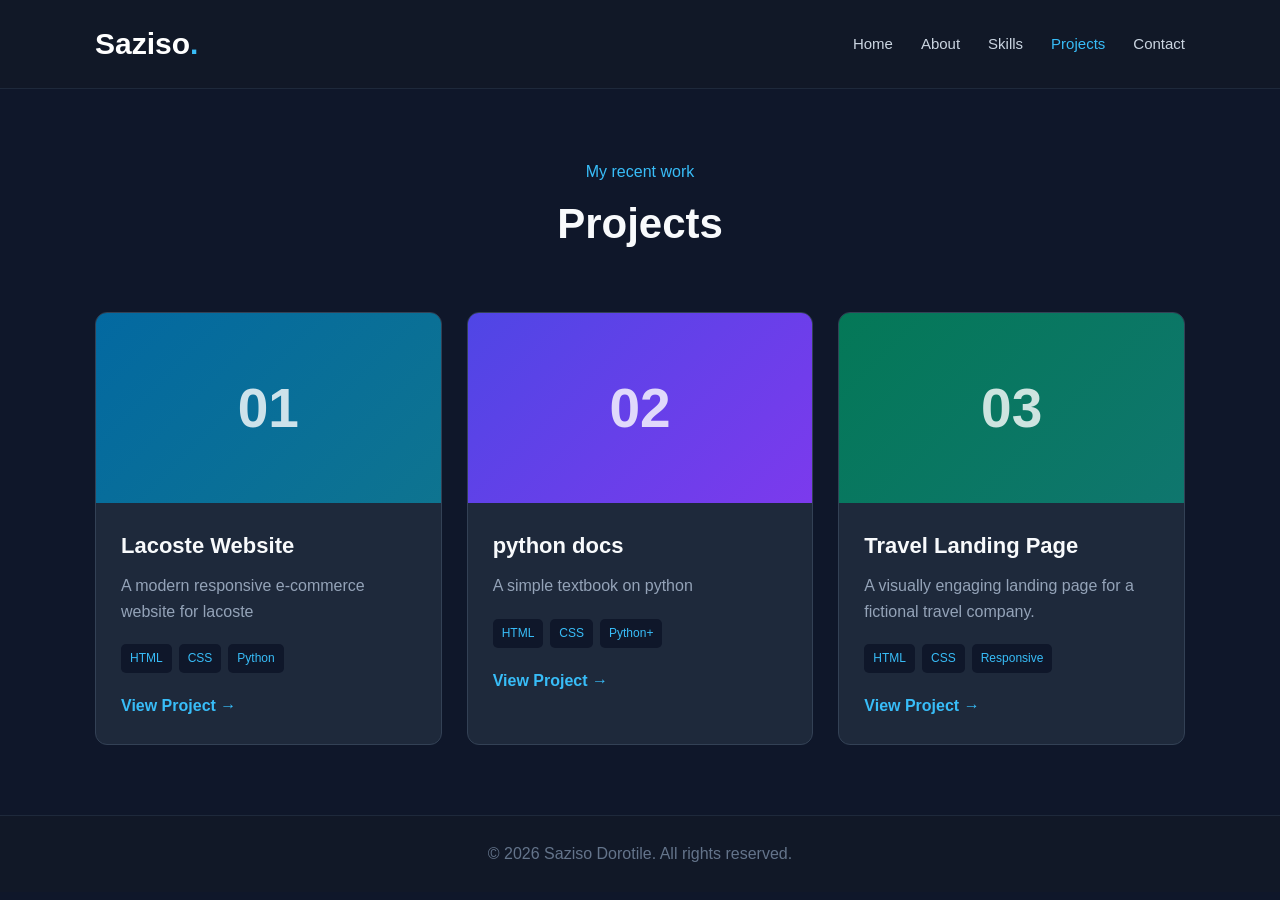
==== projects.html @ ea73a1a0 "Add files via upload" ====
<!DOCTYPE html>
<html lang="en">
<head>
    <meta charset="UTF-8">
    <meta name="viewport" content="width=device-width, initial-scale=1.0">
    <title>Projects | Saziso Dorotile</title>
    <link rel="stylesheet" href="style.css">
</head>
<body>

<header>
    <nav class="navbar">
        <h1 class="logo">Saziso<span>.</span></h1>

        <ul class="nav-links">
            <li><a href="index.html">Home</a></li>
            <li><a href="about.html">About</a></li>
            <li><a href="skills.html">Skills</a></li>
            <li><a href="projects.html" class="active">Projects</a></li>
            <li><a href="contact.html">Contact</a></li>
        </ul>
    </nav>
</header>

<main>
    <section class="page-section">
        <div class="section-title">
            <p>My recent work</p>
            <h2>Projects</h2>
        </div>

        <div class="projects-container">

            <article class="project-card">
                <div class="project-image project-one">
                    <span>01</span>
                </div>

                <div class="project-content">
                    <h3> Lacoste Website</h3>
                    <p>
                        A modern responsive e-commerce
                       website for lacoste 
                    </p>

                    <div class="tags">
                        <span>HTML</span>
                        <span>CSS</span>
                        <span>Python</span>
                    </div>

                    <a href="C:\Users\PAICTA-NSF 023\Desktop\FOLDER1\Lacosterrrrrrrrrrrrrrrrrrrrrrrrrr\lacoster2.html" class="project-link">View Project →</a>
                </div>
            </article>

            <article class="project-card">
                <div class="project-image project-two">
                    <span>02</span>
                </div>

                <div class="project-content">
                    <h3>python docs</h3>
                    <p>
                        A simple textbook on python
                    </p>

                    <div class="tags">
                        <span>HTML</span>
                        <span>CSS</span>
                        <span>Python+
						</span>
                    </div>

                    <a href="C:\Users\PAICTA-NSF 023\Desktop\FOLDER1\python library\index.html" class="project-link">View Project →</a>
                </div>
            </article>

            <article class="project-card">
                <div class="project-image project-three">
                    <span>03</span>
                </div>

                <div class="project-content">
                    <h3>Travel Landing Page</h3>
                    <p>
                        A visually engaging landing page for a fictional
                        travel company.
                    </p>

                    <div class="tags">
                        <span>HTML</span>
                        <span>CSS</span>
                        <span>Responsive</span>
                    </div>

                    <a href="C:\Users\PAICTA-NSF 023\Desktop\FOLDER1\travelling\travelling.html" class="project-link">View Project →</a>
                </div>
            </article>

        </div>
    </section>
</main>

<footer>
    <p>&copy; 2026 Saziso Dorotile. All rights reserved.</p>
</footer>

</body>
</html>
---- style.css ----
/* =========================
   RESET & GENERAL STYLES
========================= */

* {
    margin: 0;
    padding: 0;
    box-sizing: border-box;
}

html {
    scroll-behavior: smooth;
}

body {
    font-family: Arial, Helvetica, sans-serif;
    background: #0f172a;
    color: #f8fafc;
    line-height: 1.6;
}

a {
    text-decoration: none;
    color: inherit;
}

ul {
    list-style: none;
}

/* =========================
   NAVIGATION
========================= */

header {
    background: #111827;
    border-bottom: 1px solid #1e293b;
}

.navbar {
    max-width: 1150px;
    margin: auto;
    padding: 20px 30px;

    display: flex;
    justify-content: space-between;
    align-items: center;
}

.logo {
    font-size: 30px;
    color: #ffffff;
}

.logo span {
    color: #38bdf8;
}

.nav-links {
    display: flex;
    gap: 28px;
}

.nav-links a {
    color: #cbd5e1;
    font-size: 15px;
    transition: 0.3s;
}

.nav-links a:hover,
.nav-links a.active {
    color: #38bdf8;
}

/* =========================
   HERO
========================= */

.hero {
    max-width: 1150px;
    min-height: 80vh;
    margin: auto;
    padding: 60px 30px;

    display: flex;
    align-items: center;
    justify-content: space-between;
    gap: 50px;
}

.hero-text {
    max-width: 650px;
}

.intro {
    color: #38bdf8;
    font-size: 20px;
    margin-bottom: 8px;
}

.hero h2 {
    font-size: 65px;
    line-height: 1.1;
    margin-bottom: 10px;
}

.hero h3 {
    color: #94a3b8;
    font-size: 27px;
    margin-bottom: 20px;
}

.hero-text > p:not(.intro) {
    color: #cbd5e1;
    max-width: 550px;
}

.buttons {
    display: flex;
    gap: 15px;
    margin-top: 30px;
}

.btn {
    display: inline-block;
    border: none;
    cursor: pointer;
    padding: 13px 25px;
    border-radius: 7px;
    background: #38bdf8;
    color: #082f49;
    font-weight: bold;
    transition: 0.3s;
}

.btn:hover {
    background: #7dd3fc;
    transform: translateY(-2px);
}

.btn.secondary {
    background: transparent;
    border: 1px solid #38bdf8;
    color: #38bdf8;
}

.btn.secondary:hover {
    background: #38bdf8;
    color: #082f49;
}

.hero-image {
    display: flex;
    justify-content: center;
}

.profile-circle {
    width: 280px;
    height: 280px;
    border-radius: 50%;

    display: flex;
    align-items: center;
    justify-content: center;

    background: linear-gradient(135deg, #38bdf8, #6366f1);
    color: white;
    font-size: 70px;
    font-weight: bold;

    box-shadow: 0 0 70px rgba(56, 189, 248, 0.25);
}

.profile-circle.small {
    width: 220px;
    height: 220px;
    font-size: 55px;
}

/* =========================
   GENERAL PAGE SECTIONS
========================= */

.page-section {
    max-width: 1150px;
    min-height: 80vh;
    margin: auto;
    padding: 70px 30px;
}

.section-title {
    text-align: center;
    margin-bottom: 55px;
}

.section-title p {
    color: #38bdf8;
    margin-bottom: 5px;
}

.section-title h2 {
    font-size: 42px;
}

/* =========================
   ABOUT
========================= */

.about-content {
    display: grid;
    grid-template-columns: 300px 1fr;
    gap: 70px;
    align-items: center;
}

.about-card {
    display: flex;
    justify-content: center;
}

.about-text h3 {
    font-size: 28px;
    margin-bottom: 20px;
}

.about-text > p {
    color: #cbd5e1;
    margin-bottom: 15px;
}

.info-grid {
    display: grid;
    grid-template-columns: 1fr 1fr;
    gap: 18px;
    margin-top: 30px;
}

.info-grid div {
    background: #1e293b;
    padding: 15px;
    border-radius: 7px;
}

.info-grid strong {
    display: block;
    color: #38bdf8;
    font-size: 14px;
}

.info-grid span {
    color: #cbd5e1;
}

/* =========================
   SKILLS
========================= */

.skills-container {
    display: grid;
    grid-template-columns: repeat(2, 1fr);
    gap: 25px;
}

.skill-card {
    background: #1e293b;
    padding: 30px;
    border-radius: 12px;
    border: 1px solid #334155;
}

.skill-icon {
    width: 55px;
    height: 55px;
    border-radius: 10px;

    display: flex;
    align-items: center;
    justify-content: center;

    background: #0c4a6e;
    color: #38bdf8;
    font-weight: bold;
    margin-bottom: 20px;
}

.skill-card h3 {
    font-size: 23px;
    margin-bottom: 10px;
}

.skill-card p {
    color: #94a3b8;
    margin-bottom: 20px;
}

.progress {
    height: 8px;
    background: #334155;
    border-radius: 10px;
    overflow: hidden;
    margin-bottom: 7px;
}

.progress-bar {
    height: 100%;
    background: #38bdf8;
    border-radius: 10px;
}

.progress-bar.html {
    width: 95%;
}

.progress-bar.css {
    width: 90%;
}

.progress-bar.js {
    width: 80%;
}

.progress-bar.ui {
    width: 85%;
}

.skill-card > span {
    color: #38bdf8;
    font-size: 14px;
}

/* =========================
   PROJECTS
========================= */

.projects-container {
    display: grid;
    grid-template-columns: repeat(3, 1fr);
    gap: 25px;
}

.project-card {
    background: #1e293b;
    border-radius: 12px;
    overflow: hidden;
    border: 1px solid #334155;
    transition: 0.3s;
}

.project-card:hover {
    transform: translateY(-7px);
    border-color: #38bdf8;
}

.project-image {
    height: 190px;
    display: flex;
    align-items: center;
    justify-content: center;
}

.project-image span {
    font-size: 55px;
    font-weight: bold;
    color: rgba(255, 255, 255, 0.8);
}

.project-one {
    background: linear-gradient(135deg, #0369a1, #0e7490);
}

.project-two {
    background: linear-gradient(135deg, #4f46e5, #7c3aed);
}

.project-three {
    background: linear-gradient(135deg, #047857, #0f766e);
}

.project-content {
    padding: 25px;
}

.project-content h3 {
    font-size: 22px;
    margin-bottom: 10px;
}

.project-content p {
    color: #94a3b8;
    margin-bottom: 20px;
}

.tags {
    display: flex;
    flex-wrap: wrap;
    gap: 7px;
    margin-bottom: 20px;
}

.tags span {
    background: #0f172a;
    color: #38bdf8;
    padding: 5px 9px;
    border-radius: 5px;
    font-size: 12px;
}

.project-link {
    color: #38bdf8;
    font-weight: bold;
}

.project-link:hover {
    color: #7dd3fc;
}

/* =========================
   CONTACT
========================= */

.contact-container {
    display: grid;
    grid-template-columns: 1fr 1fr;
    gap: 70px;
}

.contact-info h3 {
    font-size: 30px;
    margin-bottom: 15px;
}

.contact-info > p {
    color: #94a3b8;
    margin-bottom: 35px;
}

.contact-item {
    display: flex;
    align-items: center;
    gap: 15px;
    margin-bottom: 25px;
}

.contact-icon {
    width: 45px;
    height: 45px;
    border-radius: 8px;

    display: flex;
    align-items: center;
    justify-content: center;

    background: #0c4a6e;
    color: #38bdf8;
}

.contact-item strong {
    color: #38bdf8;
}

.contact-item p {
    color: #cbd5e1;
}

.contact-form {
    background: #1e293b;
    padding: 30px;
    border-radius: 12px;
}

.form-group {
    margin-bottom: 20px;
}

.form-group label {
    display: block;
    margin-bottom: 7px;
    color: #cbd5e1;
}

.form-group input,
.form-group textarea {
    width: 100%;
    padding: 13px;
    border: 1px solid #475569;
    border-radius: 6px;
    background: #0f172a;
    color: white;
    font-family: inherit;
    outline: none;
}

.form-group input:focus,
.form-group textarea:focus {
    border-color: #38bdf8;
}

.form-group textarea {
    resize: vertical;
}

/* =========================
   FOOTER
========================= */

footer {
    text-align: center;
    padding: 25px;
    background: #111827;
    color: #64748b;
    border-top: 1px solid #1e293b;
}

/* =========================
   RESPONSIVE DESIGN
========================= */

@media (max-width: 850px) {

    .navbar {
        flex-direction: column;
        gap: 20px;
    }

    .nav-links {
        flex-wrap: wrap;
        justify-content: center;
        gap: 15px;
    }

    .hero {
        flex-direction: column-reverse;
        text-align: center;
        padding-top: 50px;
    }

    .hero h2 {
        font-size: 48px;
    }

    .hero h3 {
        font-size: 23px;
    }

    .buttons {
        justify-content: center;
    }

    .profile-circle {
        width: 220px;
        height: 220px;
        font-size: 55px;
    }

    .about-content {
        grid-template-columns: 1fr;
        text-align: center;
    }

    .info-grid {
        text-align: left;
    }

    .skills-container {
        grid-template-columns: 1fr;
    }

    .projects-container {
        grid-template-columns: 1fr;
    }

    .contact-container {
        grid-template-columns: 1fr;
        gap: 40px;
    }
}

@media (max-width: 500px) {

    .navbar {
        padding: 18px 15px;
    }

    .nav-links {
        gap: 10px;
    }

    .nav-links a {
        font-size: 13px;
    }

    .hero h2 {
        font-size: 40px;
    }

    .page-section {
        padding: 50px 20px;
    }

    .section-title h2 {
        font-size: 34px;
    }

    .info-grid {
        grid-template-columns: 1fr;
    }

    .buttons {
        flex-direction: column;
    }

    .btn {
        text-align: center;
    }
}
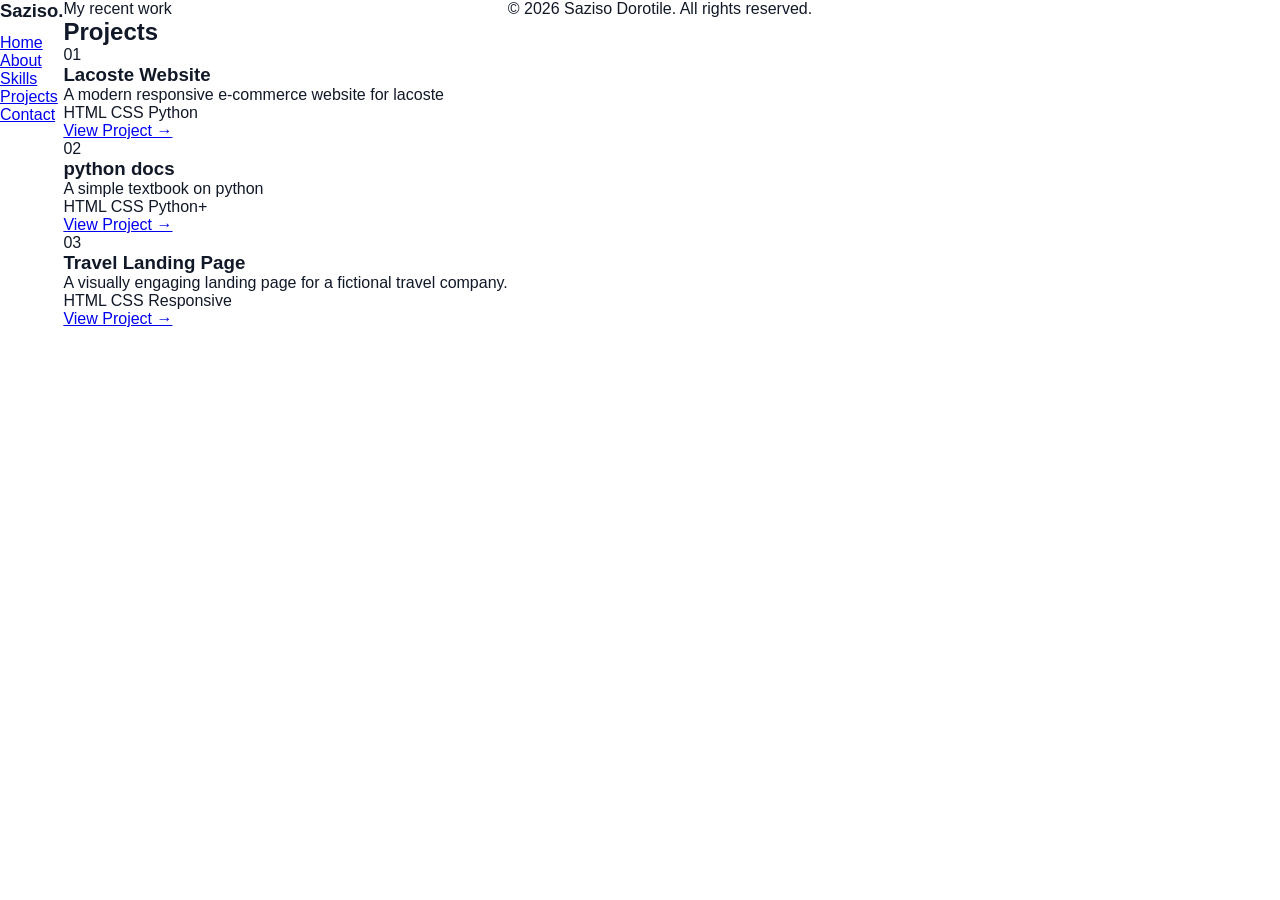
==== commit 64763c3c: "Update projects.html" ====
--- a/projects.html
+++ b/projects.html
@@ -49,7 +49,7 @@
                         <span>Python</span>
                     </div>
 
-                    <a href="C:\Users\PAICTA-NSF 023\Desktop\FOLDER1\Lacosterrrrrrrrrrrrrrrrrrrrrrrrrr\lacoster2.html" class="project-link">View Project →</a>
+                    <a href="https://sazisodorotile81-blip.github.io/lacoster/" class="project-link">View Project →</a>
                 </div>
             </article>
 
--- a/style.css
+++ b/style.css
@@ -1,6 +1,15 @@
-/* =========================
-   RESET & GENERAL STYLES
-========================= */
+/* 1. Reset Mechanics and Theme Constants */
+:root {
+    --sidebar-bg: #f3f4f6;
+    --sidebar-border: #e5e7eb;
+    --content-bg: #ffffff;
+    --text-primary: #111827;
+    --text-secondary: #4b5563;
+    --accent: #2563eb;
+    --accent-light: #eff6ff;
+    --code-bg: #f8fafc;
+    --code-border: #cbd5e1;
+}
 
 * {
     margin: 0;
@@ -8,608 +17,184 @@
     box-sizing: border-box;
 }
 
-html {
-    scroll-behavior: smooth;
-}
-
 body {
-    font-family: Arial, Helvetica, sans-serif;
-    background: #0f172a;
-    color: #f8fafc;
+    font-family: -apple-system, BlinkMacSystemFont, "Segoe UI", Roboto, Helvetica, Arial, sans-serif;
+    color: var(--text-primary);
+    background-color: var(--content-bg);
+    display: flex;
+    height: 100vh;
+    overflow: hidden;
+}
+
+/* 2. DevDocs Layout Sidebar System */
+.sidebar {
+    width: 280px;
+    background-color: var(--sidebar-bg);
+    border-right: 1px solid var(--sidebar-border);
+    display: flex;
+    flex-direction: column;
+    flex-shrink: 0;
+}
+
+.sidebar-header {
+    padding: 1.25rem 1rem;
+    border-bottom: 1px solid var(--sidebar-border);
+}
+
+.logo {
+    font-size: 1.15rem;
+    font-weight: 700;
+    color: var(--text-primary);
+    margin-bottom: 0.75rem;
+}
+
+#search-bar {
+    width: 100%;
+    padding: 0.5rem 0.75rem;
+    border-radius: 6px;
+    border: 1px solid var(--sidebar-border);
+    font-size: 0.9rem;
+    outline: none;
+    background-color: white;
+}
+
+#search-bar:focus {
+    border-color: var(--accent);
+    box-shadow: 0 0 0 2px var(--accent-light);
+}
+
+.sidebar-menu {
+    overflow-y: auto;
+    padding: 1rem 0;
+    flex-grow: 1;
+}
+
+.menu-category {
+    font-size: 0.75rem;
+    font-weight: 700;
+    text-transform: uppercase;
+    color: var(--text-secondary);
+    padding: 0.75rem 1rem 0.25rem 1rem;
+    letter-spacing: 0.05em;
+}
+
+.menu-list {
+    list-style: none;
+}
+
+.menu-link {
+    display: block;
+    padding: 0.5rem 1rem;
+    color: var(--text-secondary);
+    text-decoration: none;
+    font-size: 0.925rem;
+    font-weight: 500;
+    border-left: 3px solid transparent;
+    transition: all 0.15s ease;
+}
+
+.menu-link:hover {
+    background-color: rgba(0, 0, 0, 0.02);
+    color: var(--text-primary);
+}
+
+.menu-link.active {
+    background-color: var(--accent-light);
+    color: var(--accent);
+    border-left-color: var(--accent);
+    font-weight: 600;
+}
+
+/* 3. Main Document Viewport System */
+.content-panel {
+    flex-grow: 1;
+    overflow-y: auto;
+    padding: 3rem 4rem;
+}
+
+.doc-section {
+    display: none;
+    max-width: 800px;
+}
+
+.doc-section.active {
+    display: block;
+    animation: fadeIn 0.2s ease-in-out;
+}
+
+.content-panel h2 {
+    font-size: 2rem;
+    margin-bottom: 0.5rem;
+    color: var(--text-primary);
+    border-bottom: 2px solid var(--sidebar-border);
+    padding-bottom: 0.5rem;
+}
+
+.content-panel > p {
+    font-size: 1.05rem;
+    color: var(--text-secondary);
+    margin-bottom: 2.5rem;
     line-height: 1.6;
 }
 
-a {
-    text-decoration: none;
-    color: inherit;
-}
-
-ul {
-    list-style: none;
-}
-
-/* =========================
-   NAVIGATION
-========================= */
-
-header {
-    background: #111827;
-    border-bottom: 1px solid #1e293b;
-}
-
-.navbar {
-    max-width: 1150px;
-    margin: auto;
-    padding: 20px 30px;
-
-    display: flex;
-    justify-content: space-between;
-    align-items: center;
-}
-
-.logo {
-    font-size: 30px;
-    color: #ffffff;
-}
-
-.logo span {
-    color: #38bdf8;
-}
-
-.nav-links {
-    display: flex;
-    gap: 28px;
-}
-
-.nav-links a {
-    color: #cbd5e1;
-    font-size: 15px;
-    transition: 0.3s;
-}
-
-.nav-links a:hover,
-.nav-links a.active {
-    color: #38bdf8;
-}
-
-/* =========================
-   HERO
-========================= */
-
-.hero {
-    max-width: 1150px;
-    min-height: 80vh;
-    margin: auto;
-    padding: 60px 30px;
-
-    display: flex;
-    align-items: center;
-    justify-content: space-between;
-    gap: 50px;
-}
-
-.hero-text {
-    max-width: 650px;
-}
-
-.intro {
-    color: #38bdf8;
-    font-size: 20px;
-    margin-bottom: 8px;
-}
-
-.hero h2 {
-    font-size: 65px;
-    line-height: 1.1;
-    margin-bottom: 10px;
-}
-
-.hero h3 {
-    color: #94a3b8;
-    font-size: 27px;
-    margin-bottom: 20px;
-}
-
-.hero-text > p:not(.intro) {
-    color: #cbd5e1;
-    max-width: 550px;
-}
-
-.buttons {
-    display: flex;
-    gap: 15px;
-    margin-top: 30px;
-}
-
-.btn {
-    display: inline-block;
-    border: none;
-    cursor: pointer;
-    padding: 13px 25px;
-    border-radius: 7px;
-    background: #38bdf8;
-    color: #082f49;
-    font-weight: bold;
-    transition: 0.3s;
-}
-
-.btn:hover {
-    background: #7dd3fc;
-    transform: translateY(-2px);
-}
-
-.btn.secondary {
-    background: transparent;
-    border: 1px solid #38bdf8;
-    color: #38bdf8;
-}
-
-.btn.secondary:hover {
-    background: #38bdf8;
-    color: #082f49;
-}
-
-.hero-image {
-    display: flex;
-    justify-content: center;
-}
-
-.profile-circle {
-    width: 280px;
-    height: 280px;
-    border-radius: 50%;
-
-    display: flex;
-    align-items: center;
-    justify-content: center;
-
-    background: linear-gradient(135deg, #38bdf8, #6366f1);
-    color: white;
-    font-size: 70px;
-    font-weight: bold;
-
-    box-shadow: 0 0 70px rgba(56, 189, 248, 0.25);
-}
-
-.profile-circle.small {
-    width: 220px;
-    height: 220px;
-    font-size: 55px;
-}
-
-/* =========================
-   GENERAL PAGE SECTIONS
-========================= */
-
-.page-section {
-    max-width: 1150px;
-    min-height: 80vh;
-    margin: auto;
-    padding: 70px 30px;
-}
-
-.section-title {
-    text-align: center;
-    margin-bottom: 55px;
-}
-
-.section-title p {
-    color: #38bdf8;
-    margin-bottom: 5px;
-}
-
-.section-title h2 {
-    font-size: 42px;
-}
-
-/* =========================
-   ABOUT
-========================= */
-
-.about-content {
-    display: grid;
-    grid-template-columns: 300px 1fr;
-    gap: 70px;
-    align-items: center;
-}
-
-.about-card {
-    display: flex;
-    justify-content: center;
-}
-
-.about-text h3 {
-    font-size: 28px;
-    margin-bottom: 20px;
-}
-
-.about-text > p {
-    color: #cbd5e1;
-    margin-bottom: 15px;
-}
-
-.info-grid {
-    display: grid;
-    grid-template-columns: 1fr 1fr;
-    gap: 18px;
-    margin-top: 30px;
-}
-
-.info-grid div {
-    background: #1e293b;
-    padding: 15px;
-    border-radius: 7px;
-}
-
-.info-grid strong {
-    display: block;
-    color: #38bdf8;
-    font-size: 14px;
-}
-
-.info-grid span {
-    color: #cbd5e1;
-}
-
-/* =========================
-   SKILLS
-========================= */
-
-.skills-container {
-    display: grid;
-    grid-template-columns: repeat(2, 1fr);
-    gap: 25px;
-}
-
-.skill-card {
-    background: #1e293b;
-    padding: 30px;
-    border-radius: 12px;
-    border: 1px solid #334155;
-}
-
-.skill-icon {
-    width: 55px;
-    height: 55px;
-    border-radius: 10px;
-
-    display: flex;
-    align-items: center;
-    justify-content: center;
-
-    background: #0c4a6e;
-    color: #38bdf8;
-    font-weight: bold;
-    margin-bottom: 20px;
-}
-
-.skill-card h3 {
-    font-size: 23px;
-    margin-bottom: 10px;
-}
-
-.skill-card p {
-    color: #94a3b8;
-    margin-bottom: 20px;
-}
-
-.progress {
-    height: 8px;
-    background: #334155;
-    border-radius: 10px;
-    overflow: hidden;
-    margin-bottom: 7px;
-}
-
-.progress-bar {
-    height: 100%;
-    background: #38bdf8;
-    border-radius: 10px;
-}
-
-.progress-bar.html {
-    width: 95%;
-}
-
-.progress-bar.css {
-    width: 90%;
-}
-
-.progress-bar.js {
-    width: 80%;
-}
-
-.progress-bar.ui {
-    width: 85%;
-}
-
-.skill-card > span {
-    color: #38bdf8;
-    font-size: 14px;
-}
-
-/* =========================
-   PROJECTS
-========================= */
-
-.projects-container {
-    display: grid;
-    grid-template-columns: repeat(3, 1fr);
-    gap: 25px;
-}
-
-.project-card {
-    background: #1e293b;
-    border-radius: 12px;
-    overflow: hidden;
-    border: 1px solid #334155;
-    transition: 0.3s;
-}
-
-.project-card:hover {
-    transform: translateY(-7px);
-    border-color: #38bdf8;
-}
-
-.project-image {
-    height: 190px;
-    display: flex;
-    align-items: center;
-    justify-content: center;
-}
-
-.project-image span {
-    font-size: 55px;
-    font-weight: bold;
-    color: rgba(255, 255, 255, 0.8);
-}
-
-.project-one {
-    background: linear-gradient(135deg, #0369a1, #0e7490);
-}
-
-.project-two {
-    background: linear-gradient(135deg, #4f46e5, #7c3aed);
-}
-
-.project-three {
-    background: linear-gradient(135deg, #047857, #0f766e);
-}
-
-.project-content {
-    padding: 25px;
-}
-
-.project-content h3 {
-    font-size: 22px;
-    margin-bottom: 10px;
-}
-
-.project-content p {
-    color: #94a3b8;
-    margin-bottom: 20px;
-}
-
-.tags {
-    display: flex;
-    flex-wrap: wrap;
-    gap: 7px;
-    margin-bottom: 20px;
-}
-
-.tags span {
-    background: #0f172a;
-    color: #38bdf8;
-    padding: 5px 9px;
-    border-radius: 5px;
-    font-size: 12px;
-}
-
-.project-link {
-    color: #38bdf8;
-    font-weight: bold;
-}
-
-.project-link:hover {
-    color: #7dd3fc;
-}
-
-/* =========================
-   CONTACT
-========================= */
-
-.contact-container {
-    display: grid;
-    grid-template-columns: 1fr 1fr;
-    gap: 70px;
-}
-
-.contact-info h3 {
-    font-size: 30px;
-    margin-bottom: 15px;
-}
-
-.contact-info > p {
-    color: #94a3b8;
-    margin-bottom: 35px;
-}
-
-.contact-item {
-    display: flex;
-    align-items: center;
-    gap: 15px;
-    margin-bottom: 25px;
-}
-
-.contact-icon {
-    width: 45px;
-    height: 45px;
+/* 4. Method Cards Design */
+.method-card {
+    background-color: white;
+    border: 1px solid var(--sidebar-border);
     border-radius: 8px;
-
-    display: flex;
-    align-items: center;
-    justify-content: center;
-
-    background: #0c4a6e;
-    color: #38bdf8;
-}
-
-.contact-item strong {
-    color: #38bdf8;
-}
-
-.contact-item p {
-    color: #cbd5e1;
-}
-
-.contact-form {
-    background: #1e293b;
-    padding: 30px;
-    border-radius: 12px;
-}
-
-.form-group {
-    margin-bottom: 20px;
-}
-
-.form-group label {
-    display: block;
-    margin-bottom: 7px;
-    color: #cbd5e1;
-}
-
-.form-group input,
-.form-group textarea {
-    width: 100%;
-    padding: 13px;
-    border: 1px solid #475569;
+    padding: 1.5rem;
+    margin-bottom: 1.5rem;
+    box-shadow: 0 1px 3px rgba(0, 0, 0, 0.02);
+}
+
+.method-card h3 {
+    font-size: 1.15rem;
+    color: var(--text-primary);
+    margin-bottom: 0.5rem;
+    font-family: SFMono-Regular, Consolas, "Liberation Mono", Menlo, monospace;
+}
+
+.method-card p {
+    color: var(--text-secondary);
+    font-size: 0.95rem;
+    margin-bottom: 1rem;
+    line-height: 1.5;
+}
+
+/* 5. Typography Code Block Rendering */
+pre {
+    background-color: var(--code-bg);
+    border: 1px solid var(--code-border);
     border-radius: 6px;
-    background: #0f172a;
-    color: white;
-    font-family: inherit;
-    outline: none;
-}
-
-.form-group input:focus,
-.form-group textarea:focus {
-    border-color: #38bdf8;
-}
-
-.form-group textarea {
-    resize: vertical;
-}
-
-/* =========================
-   FOOTER
-========================= */
-
-footer {
-    text-align: center;
-    padding: 25px;
-    background: #111827;
-    color: #64748b;
-    border-top: 1px solid #1e293b;
-}
-
-/* =========================
-   RESPONSIVE DESIGN
-========================= */
-
-@media (max-width: 850px) {
-
-    .navbar {
-        flex-direction: column;
-        gap: 20px;
-    }
-
-    .nav-links {
-        flex-wrap: wrap;
-        justify-content: center;
-        gap: 15px;
-    }
-
-    .hero {
-        flex-direction: column-reverse;
-        text-align: center;
-        padding-top: 50px;
-    }
-
-    .hero h2 {
-        font-size: 48px;
-    }
-
-    .hero h3 {
-        font-size: 23px;
-    }
-
-    .buttons {
-        justify-content: center;
-    }
-
-    .profile-circle {
-        width: 220px;
-        height: 220px;
-        font-size: 55px;
-    }
-
-    .about-content {
-        grid-template-columns: 1fr;
-        text-align: center;
-    }
-
-    .info-grid {
-        text-align: left;
-    }
-
-    .skills-container {
-        grid-template-columns: 1fr;
-    }
-
-    .projects-container {
-        grid-template-columns: 1fr;
-    }
-
-    .contact-container {
-        grid-template-columns: 1fr;
-        gap: 40px;
-    }
-}
-
-@media (max-width: 500px) {
-
-    .navbar {
-        padding: 18px 15px;
-    }
-
-    .nav-links {
-        gap: 10px;
-    }
-
-    .nav-links a {
-        font-size: 13px;
-    }
-
-    .hero h2 {
-        font-size: 40px;
-    }
-
-    .page-section {
-        padding: 50px 20px;
-    }
-
-    .section-title h2 {
-        font-size: 34px;
-    }
-
-    .info-grid {
-        grid-template-columns: 1fr;
-    }
-
-    .buttons {
+    padding: 1rem;
+    overflow-x: auto;
+}
+
+code {
+    font-family: SFMono-Regular, Consolas, "Liberation Mono", Menlo, monospace;
+    font-size: 0.9rem;
+    color: #0f172a;
+}
+
+/* 6. Animations and Utility Utilities */
+@keyframes fadeIn {
+    from { opacity: 0; transform: translateY(4px); }
+    to { opacity: 1; transform: translateY(0); }
+}
+
+/* Responsive Structural Breakpoints */
+@media (max-width: 768px) {
+    body {
         flex-direction: column;
     }
-
-    .btn {
-        text-align: center;
+    .sidebar {
+        width: 100%;
+        height: auto;
+        max-height: 220px;
+        border-right: none;
+        border-bottom: 1px solid var(--sidebar-border);
     }
-}
+    .content-panel {
+        padding: 1.5rem;
+    }
+}
